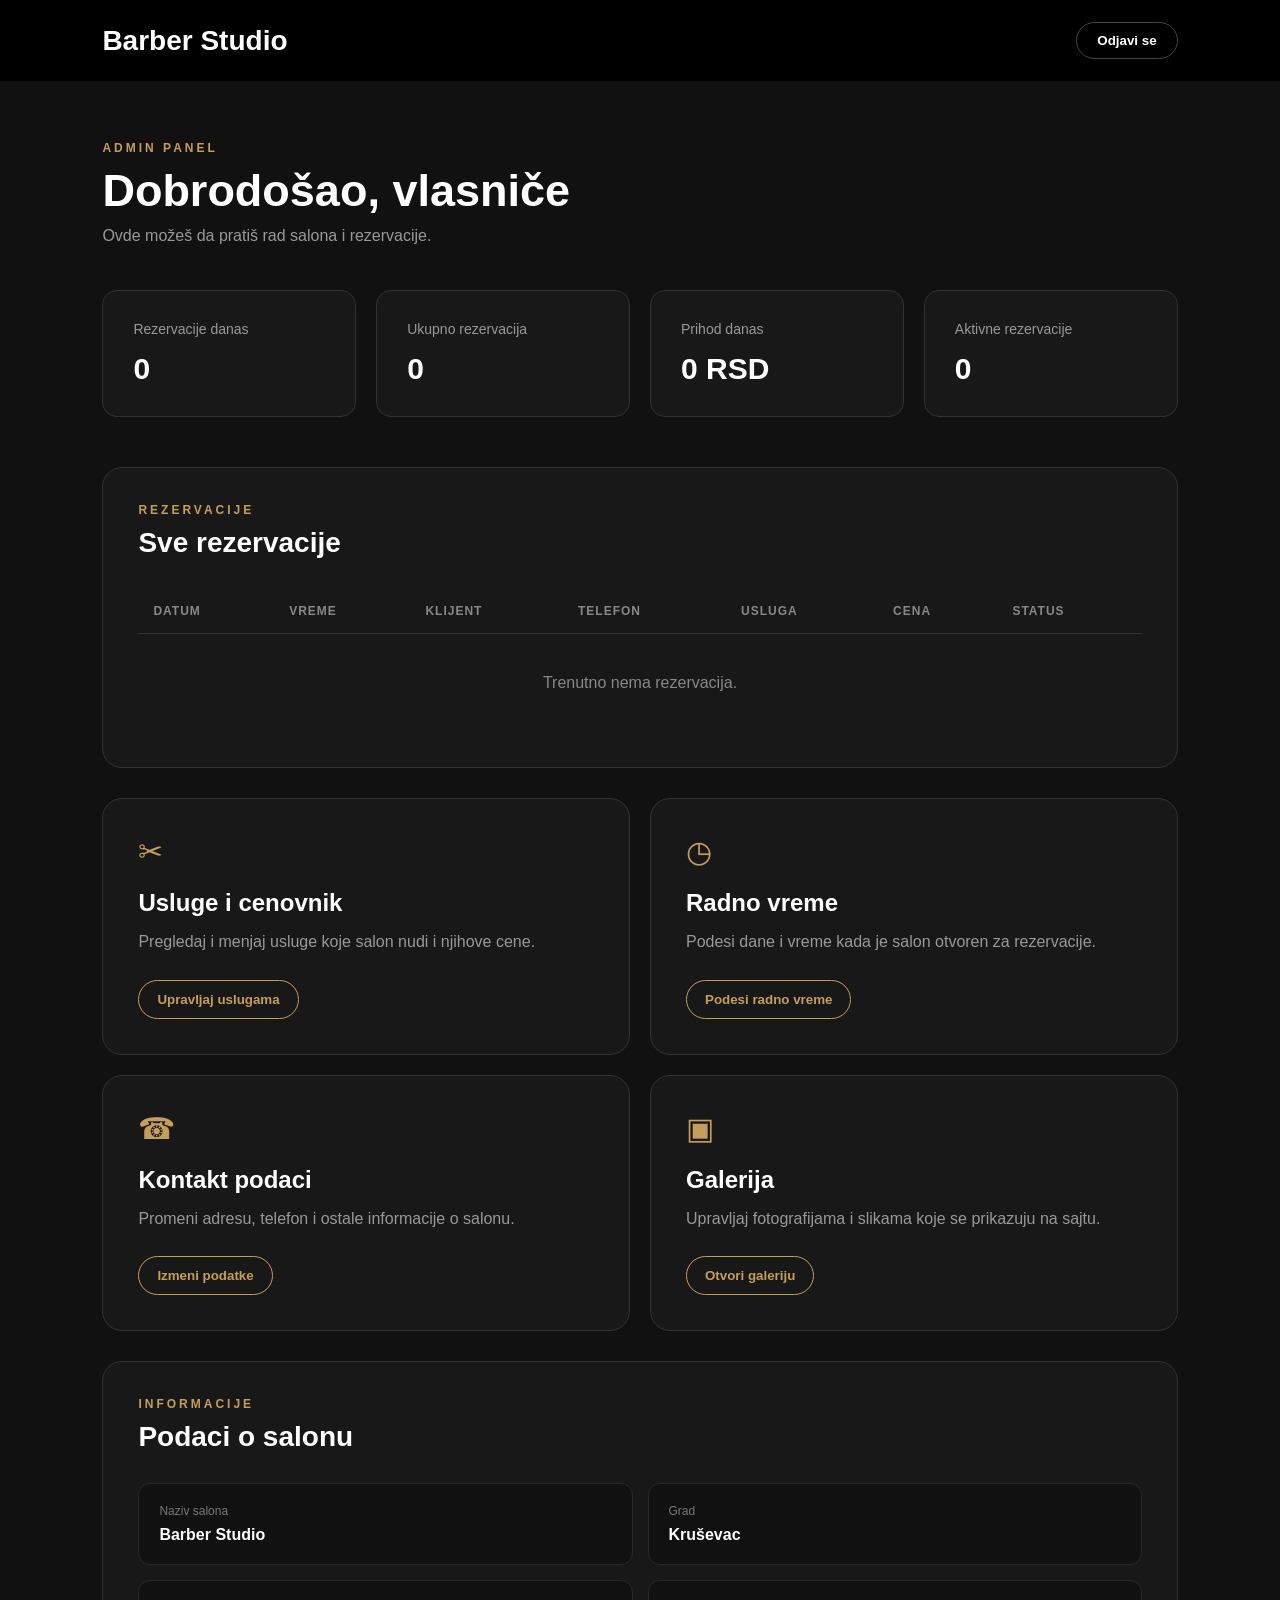
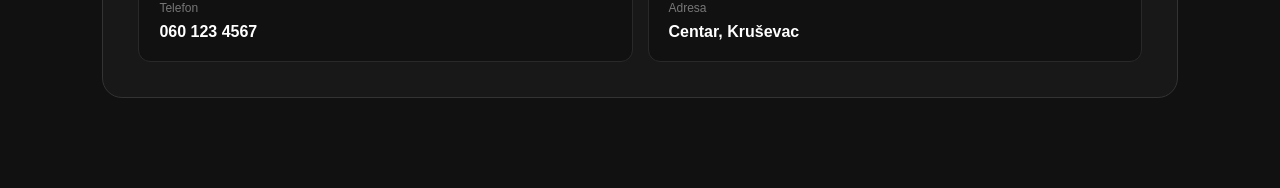
==== admin.html @ fba4edb5 "Add files via upload" ====
<!DOCTYPE html>
<html lang="sr">

<head>

    <meta charset="UTF-8">
    <meta name="viewport" content="width=device-width, initial-scale=1.0">

    <title>Admin Panel - Barber Studio</title>

    <link rel="stylesheet" href="style.css">

</head>


<body>


<header class="admin-header">

    <div class="logo">
        Barber Studio
    </div>

    <button class="logout-btn" onclick="logout()">
        Odjavi se
    </button>

</header>



<main class="admin-container">


    <!-- NASLOV -->

    <div class="admin-title">

        <p class="admin-label">
            ADMIN PANEL
        </p>

        <h1>
            Dobrodošao, vlasniče
        </h1>

        <p>
            Ovde možeš da pratiš rad salona i rezervacije.
        </p>

    </div>



    <!-- STATISTIKA -->

    <section class="stats">


        <div class="stat-card">

            <span>
                Rezervacije danas
            </span>

            <strong id="todayReservations">
                0
            </strong>

        </div>



        <div class="stat-card">

            <span>
                Ukupno rezervacija
            </span>

            <strong id="totalReservations">
                0
            </strong>

        </div>



        <div class="stat-card">

            <span>
                Prihod danas
            </span>

            <strong id="todayIncome">
                0 RSD
            </strong>

        </div>



        <div class="stat-card">

            <span>
                Aktivne rezervacije
            </span>

            <strong id="activeReservations">
                0
            </strong>

        </div>


    </section>



    <!-- REZERVACIJE -->

    <section class="admin-section">


        <div class="section-header">

            <div>

                <p class="admin-label">
                    REZERVACIJE
                </p>

                <h2>
                    Sve rezervacije
                </h2>

            </div>

        </div>



        <div class="table-wrapper">


            <table>


                <thead>

                    <tr>

                        <th>Datum</th>

                        <th>Vreme</th>

                        <th>Klijent</th>

                        <th>Telefon</th>

                        <th>Usluga</th>

                        <th>Cena</th>

                        <th>Status</th>

                    </tr>

                </thead>



                <tbody id="reservationTable">

                </tbody>


            </table>


        </div>



        <!-- NEMA REZERVACIJA -->

        <div
            id="noReservations"
            style="
                display:none;
                text-align:center;
                padding:40px;
                color:#888;
            "
        >

            Trenutno nema rezervacija.

        </div>


    </section>



    <!-- BRZA PODEŠAVANJA -->

    <section class="admin-grid">


        <!-- USLUGE -->

        <div class="admin-card">

            <div class="card-icon">
                ✂
            </div>

            <h3>
                Usluge i cenovnik
            </h3>

            <p>
                Pregledaj i menjaj usluge koje salon nudi
                i njihove cene.
            </p>

            <button
                class="card-button"
                onclick="alert('Ovo ćemo napraviti sledeće.')"
            >
                Upravljaj uslugama
            </button>

        </div>



        <!-- RADNO VREME -->

        <div class="admin-card">

            <div class="card-icon">
                ◷
            </div>

            <h3>
                Radno vreme
            </h3>

            <p>
                Podesi dane i vreme kada je salon otvoren
                za rezervacije.
            </p>

            <button
                class="card-button"
                onclick="alert('Ovo ćemo napraviti sledeće.')"
            >
                Podesi radno vreme
            </button>

        </div>



        <!-- KONTAKT -->

        <div class="admin-card">

            <div class="card-icon">
                ☎
            </div>

            <h3>
                Kontakt podaci
            </h3>

            <p>
                Promeni adresu, telefon i ostale informacije
                o salonu.
            </p>

            <button
                class="card-button"
                onclick="alert('Ovo ćemo napraviti sledeće.')"
            >
                Izmeni podatke
            </button>

        </div>



        <!-- GALERIJA -->

        <div class="admin-card">

            <div class="card-icon">
                ▣
            </div>

            <h3>
                Galerija
            </h3>

            <p>
                Upravljaj fotografijama i slikama
                koje se prikazuju na sajtu.
            </p>

            <button
                class="card-button"
                onclick="alert('Ovo ćemo napraviti sledeće.')"
            >
                Otvori galeriju
            </button>

        </div>


    </section>



    <!-- INFORMACIJE -->

    <section class="admin-section">


        <div class="section-header">

            <div>

                <p class="admin-label">
                    INFORMACIJE
                </p>

                <h2>
                    Podaci o salonu
                </h2>

            </div>

        </div>



        <div class="info-grid">


            <div class="info-item">

                <span>
                    Naziv salona
                </span>

                <strong>
                    Barber Studio
                </strong>

            </div>



            <div class="info-item">

                <span>
                    Grad
                </span>

                <strong>
                    Kruševac
                </strong>

            </div>



            <div class="info-item">

                <span>
                    Telefon
                </span>

                <strong>
                    060 123 4567
                </strong>

            </div>



            <div class="info-item">

                <span>
                    Adresa
                </span>

                <strong>
                    Centar, Kruševac
                </strong>

            </div>


        </div>


    </section>


</main>



<script>


/* =====================================
   UČITAVANJE REZERVACIJA
===================================== */

function getReservations() {

    try {

        const data =
            localStorage.getItem("reservations");

        if (!data) {
            return [];
        }

        const reservations =
            JSON.parse(data);

        if (!Array.isArray(reservations)) {
            return [];
        }

        return reservations;

    } catch (error) {

        console.error(
            "Greška pri učitavanju rezervacija:",
            error
        );

        return [];

    }

}



/* =====================================
   FORMAT DATUMA
===================================== */

function formatDate(date) {

    if (!date) {
        return "-";
    }

    const parts =
        date.split("-");

    if (parts.length !== 3) {
        return date;
    }

    return (
        parts[2] +
        "." +
        parts[1] +
        "." +
        parts[0] +
        "."
    );

}



/* =====================================
   UČITAJ ADMIN
===================================== */

function loadAdmin() {


    const reservations =
        getReservations();


    const table =
        document.getElementById(
            "reservationTable"
        );


    const noReservations =
        document.getElementById(
            "noReservations"
        );


    table.innerHTML = "";



    /* NEMA REZERVACIJA */

    if (reservations.length === 0) {

        noReservations.style.display =
            "block";

    } else {

        noReservations.style.display =
            "none";

    }



    /* =====================================
       SORTIRANJE PO DATUMU I VREMENU
    ===================================== */

    reservations.sort(function(a, b) {

        const first =
            new Date(
                a.date +
                "T" +
                (a.time || "00:00")
            );


        const second =
            new Date(
                b.date +
                "T" +
                (b.time || "00:00")
            );


        return first - second;

    });



    /* =====================================
       ISPIS REZERVACIJA
    ===================================== */

    reservations.forEach(function(reservation) {


        const row =
            document.createElement("tr");



        /*
         * Nema više čekanja.
         * Svaka rezervacija je automatski potvrđena.
         */

        const status =
            reservation.status === "Otkazano"
                ? "Otkazano"
                : "Potvrđeno";



        let statusClass =
            "confirmed";


        if (status === "Otkazano") {

            statusClass =
                "cancelled";

        }



        row.innerHTML = `

            <td>
                ${formatDate(reservation.date)}
            </td>


            <td>

                <strong>
                    ${reservation.time || "-"}
                </strong>

            </td>


            <td>
                ${reservation.name || "-"}
            </td>


            <td>
                ${reservation.phone || "-"}
            </td>


            <td>
                ${reservation.service || "-"}
            </td>


            <td>
                ${(Number(reservation.price) || 0).toLocaleString("sr-RS")} RSD
            </td>


            <td>

                <span class="status ${statusClass}">
                    ${status}
                </span>

            </td>

        `;


        table.appendChild(row);

    });



    /* STATISTIKA */

    updateStatistics(reservations);

}



/* =====================================
   STATISTIKA
===================================== */

function updateStatistics(reservations) {


    const today =
        new Date();


    const todayString =

        today.getFullYear() +
        "-" +

        String(
            today.getMonth() + 1
        ).padStart(2, "0") +

        "-" +

        String(
            today.getDate()
        ).padStart(2, "0");



    /* =====================================
       REZERVACIJE DANAS
    ===================================== */

    const todayReservations =
        reservations.filter(function(reservation) {

            return (

                reservation.date ===
                todayString

                &&

                reservation.status !==
                "Otkazano"

            );

        });



    /* =====================================
       AKTIVNE REZERVACIJE
    ===================================== */

    const activeReservations =
        reservations.filter(function(reservation) {

            return (
                reservation.status !==
                "Otkazano"
            );

        });



    /* =====================================
       PRIHOD DANAS
    ===================================== */

    let income = 0;


    todayReservations.forEach(function(reservation) {

        income +=
            Number(
                reservation.price
            ) || 0;

    });



    /* =====================================
       ISPIS STATISTIKE
    ===================================== */

    document.getElementById(
        "todayReservations"
    ).textContent =
        todayReservations.length;



    document.getElementById(
        "totalReservations"
    ).textContent =
        reservations.length;



    document.getElementById(
        "todayIncome"
    ).textContent =

        income.toLocaleString(
            "sr-RS"
        ) +
        " RSD";



    document.getElementById(
        "activeReservations"
    ).textContent =
        activeReservations.length;

}



/* =====================================
   ODJAVA
===================================== */

function logout() {

    window.location.href =
        "login.html";

}



/* =====================================
   POKRETANJE
===================================== */

loadAdmin();


</script>


</body>

</html>
---- style.css ----
*{
    margin:0;
    padding:0;
    box-sizing:border-box;
    font-family:Arial, sans-serif;
}


body{
    background:#111;
    color:white;
    min-height:100vh;
    display:flex;
    flex-direction:column;
}


/* HEADER */

header{
    width:100%;
    padding:25px 8%;
    display:flex;
    justify-content:space-between;
    align-items:center;
    background:#000;
}


.logo{
    font-size:28px;
    font-weight:bold;
    color:white;
}


nav a{
    color:white;
    text-decoration:none;
    margin-left:25px;
    font-size:17px;
}


nav a:hover{
    color:#c59d5f;
}



/* HERO */

.hero{
    height:90vh;
    background:
    linear-gradient(rgba(0,0,0,.65),rgba(0,0,0,.65)),
    url("slike/barber.jpg");

    background-size:cover;
    background-position:center;

    display:flex;
    align-items:center;
    padding-left:10%;
}


.hero-text{
    max-width:650px;
}


.hero h1{
    font-size:70px;
    line-height:1.1;
    margin-bottom:25px;
}


.hero p{
    font-size:22px;
    color:#ddd;
    margin-bottom:35px;
}


.button{
    display:inline-block;
    background:#c59d5f;
    color:black;
    padding:16px 35px;
    text-decoration:none;
    border-radius:30px;
    font-weight:bold;
    transition:.3s;
}


.button:hover{
    background:white;
}



/* O NAMA */

.about{
    padding:80px 15%;
    text-align:center;
}


.about h2{
    font-size:45px;
    margin-bottom:30px;
}


.about p{
    max-width:700px;
    margin:auto;
    color:#ccc;
    font-size:18px;
}



/* USLUGE */

.services{
    padding:80px 8%;
    text-align:center;
}


.services h2{
    font-size:45px;
    margin-bottom:40px;
}


.cards{
    display:flex;
    justify-content:center;
    gap:30px;
    flex-wrap:wrap;
}


.card{
    background:#181818;
    width:300px;
    padding:40px 25px;
    border-radius:15px;
    border:1px solid #333;
    transition:.3s;
}


.card:hover{
    transform:translateY(-10px);
    border-color:#c59d5f;
}


.card h3{
    font-size:25px;
    margin-bottom:15px;
}


.card p{
    color:#aaa;
}



/* CENOVNIK */

.cenovnik{
    padding:80px 15%;
    text-align:center;
}


.cenovnik h1{
    font-size:50px;
    margin-bottom:50px;
}


.price-list{
    background:#181818;
    padding:20px 40px;
    border-radius:15px;
}


.price-item{
    display:flex;
    justify-content:space-between;
    padding:25px 0;
    border-bottom:1px solid #333;
}


.price-item:last-child{
    border:none;
}


.price-item span{
    color:#c59d5f;
    font-size:25px;
    font-weight:bold;
}



/* REZERVACIJA */

.reservation{
    padding:80px 8%;
    text-align:center;
}


.reservation h1{
    font-size:45px;
    margin-bottom:40px;
}


form{
    max-width:500px;
    margin:auto;
    display:flex;
    flex-direction:column;
    gap:15px;
}


input,
select{
    padding:15px;
    border-radius:8px;
    border:none;
    font-size:16px;
}


button{
    padding:15px;
    background:#c59d5f;
    color:black;
    border:none;
    border-radius:8px;
    font-weight:bold;
    cursor:pointer;
}



/* KALENDAR */

.calendar{
    background:#181818;
    padding:20px;
    border-radius:15px;
}


.calendar-header{
    display:flex;
    justify-content:space-between;
    align-items:center;
    margin-bottom:20px;
}


.calendar-header button{
    width:45px;
}


.weekdays,
.calendar-days{
    display:grid;
    grid-template-columns:repeat(7,1fr);
    gap:10px;
}


.weekdays div{
    font-weight:bold;
}


.calendar-days button{
    background:#222;
    color:white;
    border:1px solid #333;
    padding:12px;
    border-radius:8px;
}


.calendar-days button:hover{
    background:#c59d5f;
    color:black;
}


.calendar-days .selected{
    background:#c59d5f;
    color:black;
}



/* VREMENA */

.times{
    display:flex;
    justify-content:center;
    flex-wrap:wrap;
    gap:12px;
    margin:20px;
}


.time-btn{
    width:90px;
    background:#222;
    color:white;
}


.time-btn.active{
    background:#c59d5f;
    color:black;
}



/* FOOTER */

footer{
    background:#000;
    text-align:center;
    padding:20px;
    margin-top:auto;
}

/* KONTAKT */

.contact{
    padding:80px 8%;
    text-align:center;
    flex:1;
}


.contact h1{
    font-size:50px;
    margin-bottom:50px;
}



.contact-box{
    display:flex;
    justify-content:center;
    gap:30px;
    flex-wrap:wrap;
}



.contact-card{
    background:#181818;
    width:300px;
    padding:40px 25px;
    border-radius:15px;
    border:1px solid #333;
}



.contact-card h2{
    color:#c59d5f;
    margin-bottom:20px;
}



.contact-card p{
    color:#ddd;
    line-height:1.7;
}



.contact-card a{
    display:inline-block;
    margin-top:20px;
    padding:12px 25px;
    background:#c59d5f;
    color:black;
    text-decoration:none;
    border-radius:25px;
    font-weight:bold;
}

/* GALERIJA */

.gallery{
    padding:70px 8%;
    text-align:center;
}


.gallery h1{
    font-size:45px;
    margin-bottom:40px;
}



.gallery-box{
    display:grid;
    grid-template-columns:repeat(3, 250px);
    justify-content:center;
    column-gap:45px;
    row-gap:45px;
}


.gallery-card{
    width:250px;
    height:250px;
    overflow:hidden;
    border-radius:15px;
    border:1px solid #333;
    background:#181818;
}



.gallery-card img{
    width:100%;
    height:100%;
    object-fit:cover;
    transition:.4s;
}



.gallery-card:hover img{
    transform:scale(1.08);
}

/* TELEFON RESPONSIVE */

@media(max-width:768px){


    /* HEADER */

    header{
        flex-direction:column;
        padding:20px;
        gap:20px;
    }


    .logo{
        font-size:24px;
    }


    nav{
        display:flex;
        flex-wrap:wrap;
        justify-content:center;
        gap:15px;
    }


    nav a{
        margin-left:0;
        font-size:15px;
    }



    /* HERO */

    .hero{
        height:70vh;
        padding:20px;
        text-align:center;
        justify-content:center;
    }


    .hero h1{
        font-size:40px;
    }


    .hero p{
        font-size:18px;
    }



    /* SEKCIJE */

    .about,
    .services,
    .cenovnik,
    .reservation,
    .contact,
    .gallery{
        padding:50px 20px;
    }



    h2,
    .services h2,
    .about h2{
        font-size:35px;
    }



    /* KARTICE */

    .cards{
        flex-direction:column;
        align-items:center;
    }


    .card{
        width:100%;
        max-width:330px;
    }



    /* CENOVNIK */

    .price-list{
        padding:20px;
    }


    .price-item{
        flex-direction:column;
        gap:10px;
        text-align:center;
    }



    /* REZERVACIJA */

    form{
        width:100%;
    }


    .calendar{
        width:100%;
    }


    .weekdays,
    .calendar-days{
        gap:5px;
    }


    .calendar-days button{
        padding:8px;
        font-size:14px;
    }



    /* VREMENA */

    .time-btn{
        width:75px;
        padding:10px;
    }



    /* GALERIJA */

    .gallery-box{
        grid-template-columns:1fr;
        gap:25px;
    }


    .gallery-card{
        width:100%;
        max-width:300px;
        height:300px;
        margin:auto;
    }



    /* KONTAKT */

    .contact-box{
        flex-direction:column;
        align-items:center;
    }


    .contact-card{
        width:100%;
        max-width:330px;
    }


}

/* =========================
   MOJE REZERVACIJE
========================= */

.my-reservation{
    flex:1;
    padding:80px 8%;
    text-align:center;
}


.my-reservation h1{
    font-size:50px;
    margin-bottom:50px;
}


.reservation-card{
    max-width:750px;
    margin:auto;
    background:#181818;
    border:1px solid #333;
    border-radius:20px;
    padding:40px;
    text-align:left;
    box-shadow:0 20px 50px rgba(0,0,0,.4);
}


.reservation-top{
    display:flex;
    justify-content:space-between;
    align-items:flex-start;
    gap:20px;
    padding-bottom:30px;
    border-bottom:1px solid #333;
}


.reservation-top span{
    color:#c59d5f;
    font-size:13px;
    letter-spacing:3px;
    font-weight:bold;
}


.reservation-top h2{
    font-size:32px;
    margin-top:8px;
}


.reservation-status{
    background:rgba(197,157,95,.15);
    color:#c59d5f;
    border:1px solid #c59d5f;
    padding:10px 16px;
    border-radius:30px;
    font-size:13px;
    font-weight:bold;
    white-space:nowrap;
}


.reservation-details{
    display:grid;
    grid-template-columns:repeat(2,1fr);
    gap:25px;
    padding:35px 0;
}


.reservation-detail{
    background:#111;
    padding:20px;
    border-radius:12px;
    border:1px solid #292929;
}


.reservation-detail small{
    display:block;
    color:#888;
    font-size:11px;
    letter-spacing:1.5px;
    margin-bottom:8px;
}


.reservation-detail strong{
    font-size:17px;
    color:white;
}


.reservation-detail .reservation-time{
    color:#c59d5f;
    font-size:28px;
}


.reservation-actions{
    display:flex;
    gap:15px;
    padding-top:10px;
}


.reservation-button{
    display:inline-block;
    background:#c59d5f;
    color:#000;
    padding:14px 25px;
    border-radius:30px;
    text-decoration:none;
    font-weight:bold;
    transition:.3s;
}


.reservation-button:hover{
    background:white;
}


.cancel-button{
    background:transparent;
    color:#aaa;
    border:1px solid #444;
    padding:14px 25px;
    border-radius:30px;
    font-weight:bold;
    transition:.3s;
}


.cancel-button:hover{
    color:white;
    border-color:#c59d5f;
}


/* NEMA REZERVACIJE */

.no-reservation{
    max-width:550px;
    margin:auto;
    background:#181818;
    border:1px solid #333;
    border-radius:20px;
    padding:60px 30px;
}


.reservation-icon{
    width:70px;
    height:70px;
    margin:0 auto 25px;
    display:flex;
    align-items:center;
    justify-content:center;
    border:1px solid #c59d5f;
    border-radius:50%;
    color:#c59d5f;
    font-size:30px;
}


.no-reservation h2{
    font-size:28px;
    margin-bottom:15px;
}


.no-reservation p{
    color:#aaa;
    margin-bottom:30px;
}


/* TELEFON */

@media(max-width:768px){

    .my-reservation{
        padding:50px 20px;
    }


    .my-reservation h1{
        font-size:35px;
        margin-bottom:35px;
    }


    .reservation-card{
        padding:25px 20px;
    }


    .reservation-top{
        flex-direction:column;
    }


    .reservation-top h2{
        font-size:27px;
    }


    .reservation-status{
        font-size:11px;
    }


    .reservation-details{
        grid-template-columns:1fr;
        gap:15px;
        padding:25px 0;
    }


    .reservation-actions{
        flex-direction:column;
    }


    .reservation-button,
    .cancel-button{
        text-align:center;
        width:100%;
    }

}

/* =========================
   LOGIN
========================= */

.login{
    flex:1;
    min-height:80vh;
    display:flex;
    flex-direction:column;
    justify-content:center;
    align-items:center;
    padding:60px 20px;
    text-align:center;
}

.login h1{
    font-size:45px;
    margin-bottom:35px;
}

.login-box{
    width:100%;
    max-width:420px;
    background:#181818;
    border:1px solid #333;
    border-radius:20px;
    padding:40px;
    box-shadow:0 20px 50px rgba(0,0,0,.5);
}

.login-box input{
    width:100%;
    padding:16px;
    margin-bottom:15px;
    background:#111;
    color:white;
    border:1px solid #333;
    border-radius:8px;
    outline:none;
}

.login-box input:focus{
    border-color:#c59d5f;
}

.login-box button{
    width:100%;
    margin-top:5px;
    padding:16px;
    background:#c59d5f;
    color:#000;
    border:none;
    border-radius:8px;
    font-weight:bold;
    cursor:pointer;
    transition:.3s;
}

.login-box button:hover{
    background:white;
}

#login-message{
    margin-top:20px;
    color:#c59d5f;
    min-height:20px;
}


/* =========================
   ADMIN HEADER
========================= */

.admin-header{
    padding:22px 8%;
}

.logout-btn{
    background:transparent;
    color:white;
    border:1px solid #444;
    padding:10px 20px;
    border-radius:25px;
    cursor:pointer;
    transition:.3s;
}

.logout-btn:hover{
    border-color:#c59d5f;
    color:#c59d5f;
}


/* =========================
   ADMIN CONTAINER
========================= */

.admin-container{
    width:100%;
    max-width:1400px;
    margin:auto;
    padding:60px 8%;
}

.admin-title{
    margin-bottom:45px;
}

.admin-label{
    color:#c59d5f;
    font-size:12px;
    font-weight:bold;
    letter-spacing:3px;
    margin-bottom:10px;
}

.admin-title h1{
    font-size:45px;
    margin-bottom:10px;
}

.admin-title p:last-child{
    color:#999;
}


/* =========================
   STATISTIKA
========================= */

.stats{
    display:grid;
    grid-template-columns:repeat(4,1fr);
    gap:20px;
    margin-bottom:50px;
}

.stat-card{
    background:#181818;
    border:1px solid #333;
    border-radius:15px;
    padding:30px;
}

.stat-card span{
    display:block;
    color:#999;
    font-size:14px;
    margin-bottom:15px;
}

.stat-card strong{
    font-size:30px;
}


/* =========================
   ADMIN SEKCIJA
========================= */

.admin-section{
    background:#181818;
    border:1px solid #333;
    border-radius:20px;
    padding:35px;
    margin-bottom:30px;
}

.section-header{
    display:flex;
    justify-content:space-between;
    align-items:center;
    gap:20px;
    margin-bottom:30px;
}

.section-header h2{
    font-size:28px;
}

.admin-button{
    background:#c59d5f;
    color:#000;
    border:none;
    padding:13px 22px;
    border-radius:25px;
    font-weight:bold;
    cursor:pointer;
}


/* =========================
   TABELA
========================= */

.table-wrapper{
    width:100%;
    overflow-x:auto;
}

table{
    width:100%;
    border-collapse:collapse;
    min-width:850px;
}

th{
    text-align:left;
    color:#888;
    font-size:12px;
    text-transform:uppercase;
    letter-spacing:1px;
    padding:15px;
    border-bottom:1px solid #333;
}

td{
    padding:20px 15px;
    border-bottom:1px solid #292929;
    color:#ddd;
}

tbody tr:hover{
    background:#202020;
}

.status{
    display:inline-block;
    padding:7px 12px;
    border-radius:20px;
    font-size:12px;
    font-weight:bold;
}

.confirmed{
    color:#c59d5f;
    background:rgba(197,157,95,.12);
}

.waiting{
    color:#ddd;
    background:#292929;
}

.cancelled{
    color:#888;
    background:#222;
}

.small-btn{
    background:transparent;
    color:#ccc;
    border:1px solid #444;
    padding:8px 14px;
    border-radius:20px;
    font-size:12px;
    cursor:pointer;
}

.small-btn:hover{
    border-color:#c59d5f;
    color:#c59d5f;
}


/* =========================
   ADMIN KARTICE
========================= */

.admin-grid{
    display:grid;
    grid-template-columns:repeat(2,1fr);
    gap:20px;
    margin-bottom:30px;
}

.admin-card{
    background:#181818;
    border:1px solid #333;
    border-radius:20px;
    padding:35px;
    transition:.3s;
}

.admin-card:hover{
    transform:translateY(-5px);
    border-color:#c59d5f;
}

.card-icon{
    font-size:30px;
    color:#c59d5f;
    margin-bottom:20px;
}

.admin-card h3{
    font-size:24px;
    margin-bottom:12px;
}

.admin-card p{
    color:#999;
    line-height:1.6;
    margin-bottom:25px;
}

.card-button{
    background:transparent;
    color:#c59d5f;
    border:1px solid #c59d5f;
    padding:11px 18px;
    border-radius:25px;
    cursor:pointer;
}

.card-button:hover{
    background:#c59d5f;
    color:#000;
}


/* =========================
   PODACI SALONA
========================= */

.info-grid{
    display:grid;
    grid-template-columns:repeat(2,1fr);
    gap:15px;
}

.info-item{
    background:#111;
    border:1px solid #292929;
    border-radius:12px;
    padding:20px;
}

.info-item span{
    display:block;
    color:#777;
    font-size:12px;
    margin-bottom:8px;
}

.info-item strong{
    font-size:16px;
}


/* =========================
   ADMIN TELEFON
========================= */

@media(max-width:768px){

    .admin-container{
        padding:40px 20px;
    }

    .admin-title h1{
        font-size:32px;
    }

    .stats{
        grid-template-columns:1fr 1fr;
    }

    .stat-card{
        padding:20px;
    }

    .stat-card strong{
        font-size:23px;
    }

    .admin-section{
        padding:20px;
    }

    .section-header{
        flex-direction:column;
        align-items:flex-start;
    }

    .admin-grid{
        grid-template-columns:1fr;
    }

    .info-grid{
        grid-template-columns:1fr;
    }

    .admin-header{
        padding:20px;
    }

    .login h1{
        font-size:35px;
    }

    .login-box{
        padding:30px 20px;
    }
}
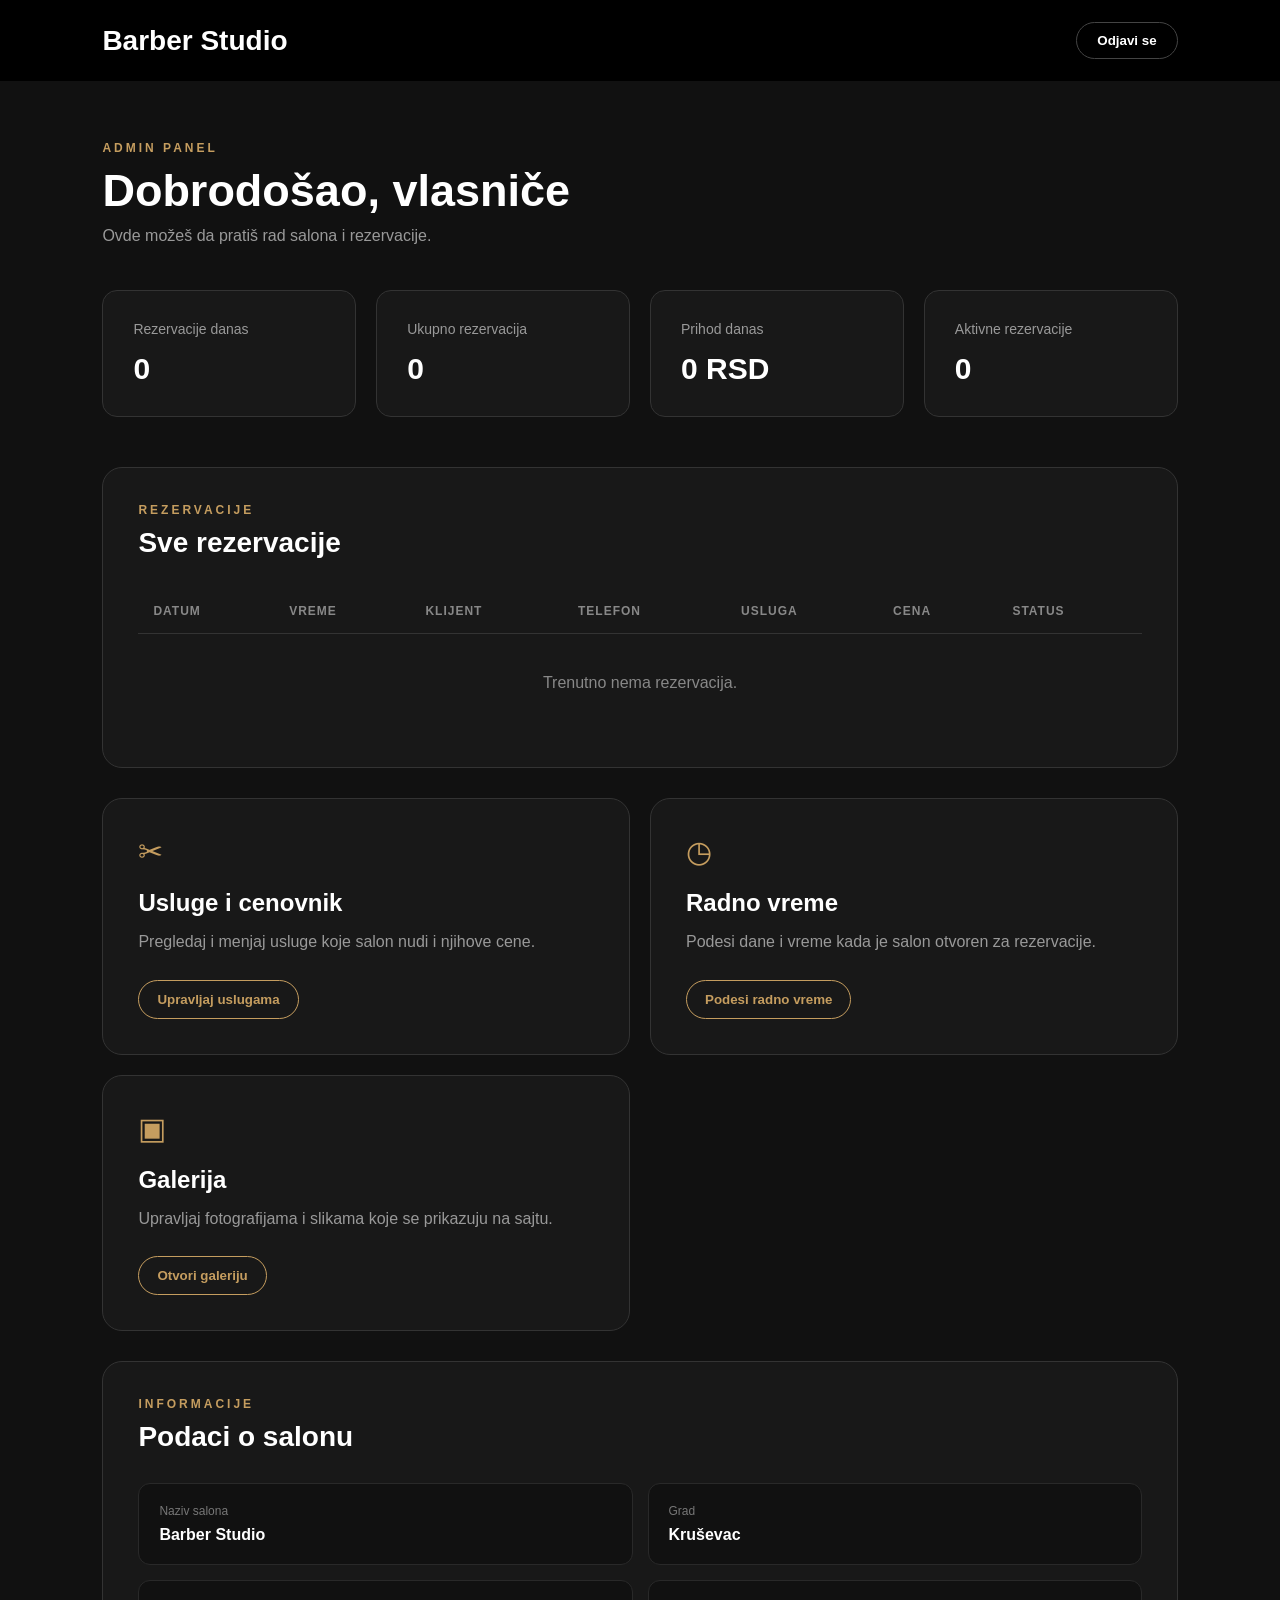
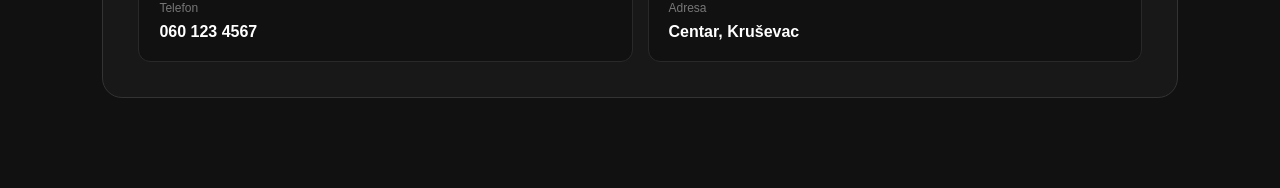
==== commit 19888661: "Update admin.html" ====
--- a/admin.html
+++ b/admin.html
@@ -263,35 +263,6 @@
         </div>
 
 
-
-        <!-- KONTAKT -->
-
-        <div class="admin-card">
-
-            <div class="card-icon">
-                ☎
-            </div>
-
-            <h3>
-                Kontakt podaci
-            </h3>
-
-            <p>
-                Promeni adresu, telefon i ostale informacije
-                o salonu.
-            </p>
-
-            <button
-                class="card-button"
-                onclick="alert('Ovo ćemo napraviti sledeće.')"
-            >
-                Izmeni podatke
-            </button>
-
-        </div>
-
-
-
         <!-- GALERIJA -->
 
         <div class="admin-card">
@@ -803,4 +774,4 @@
 
 </body>
 
-</html>+</html>
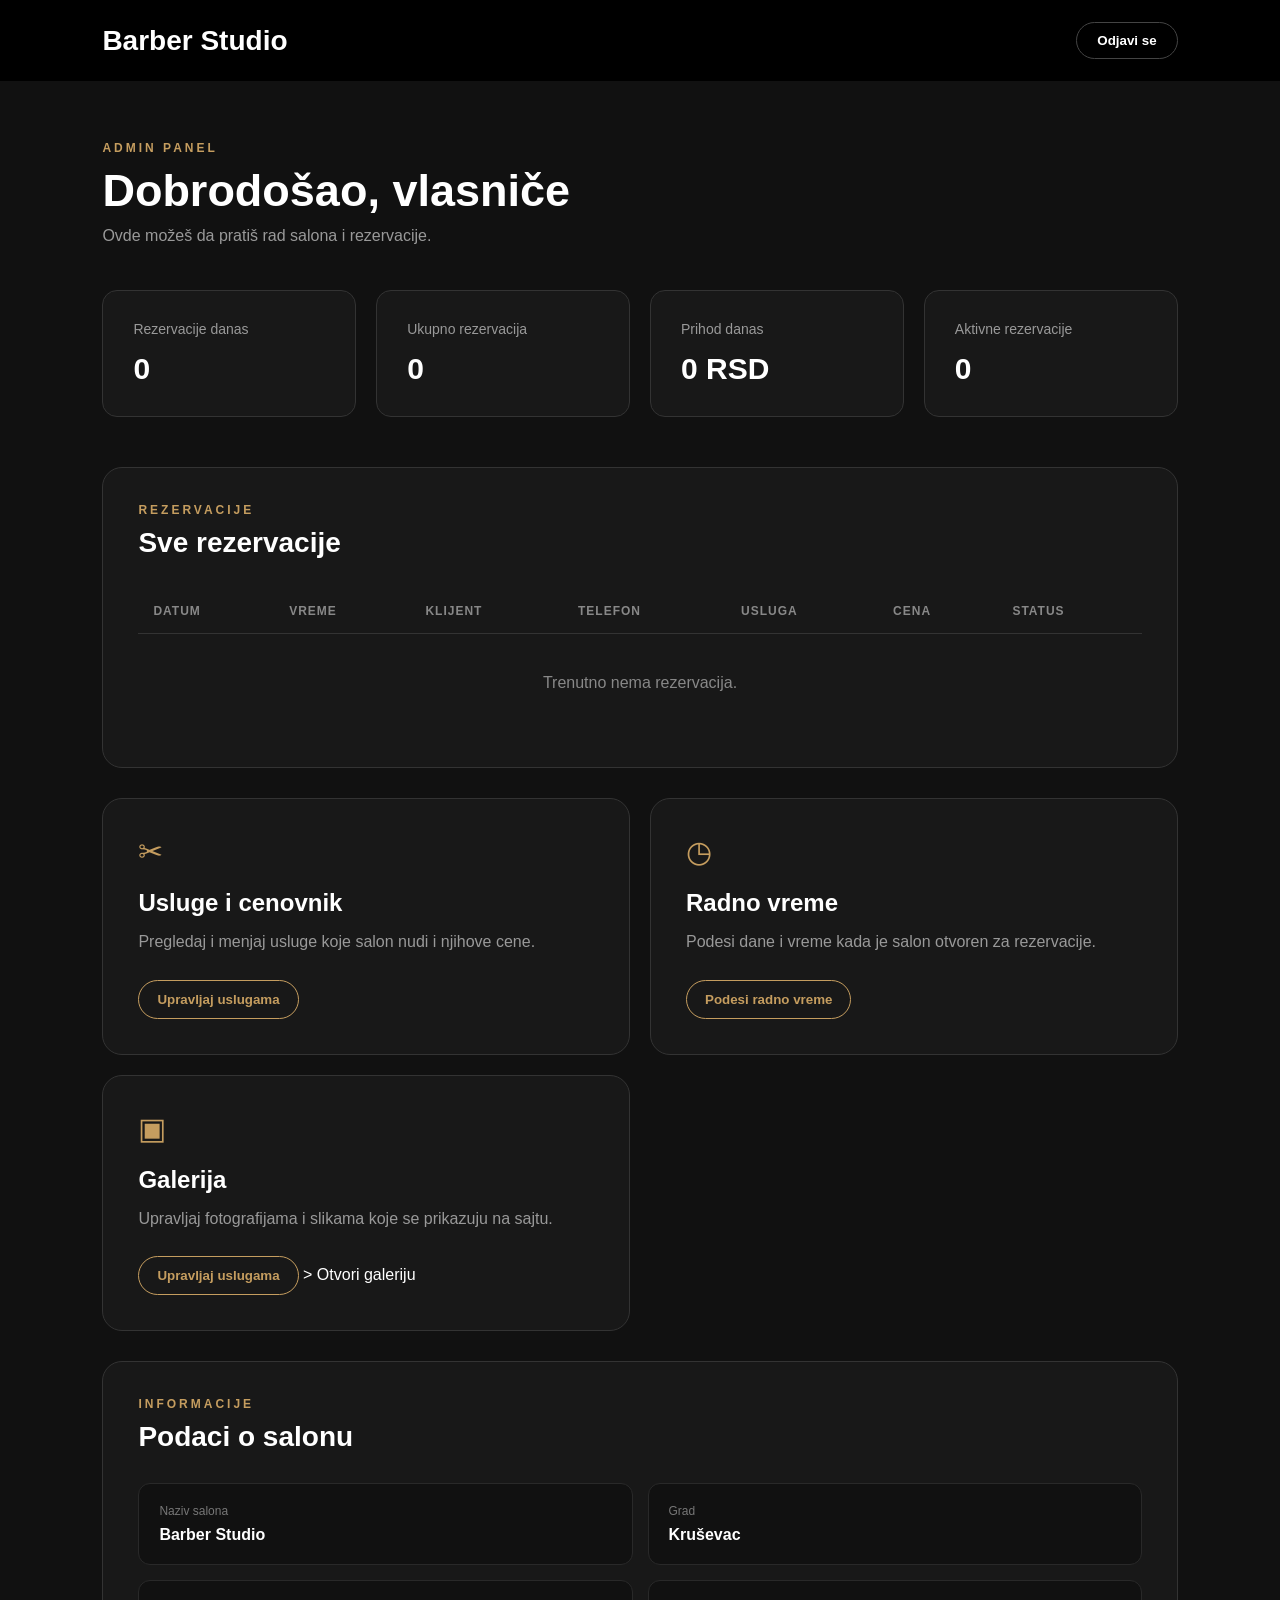
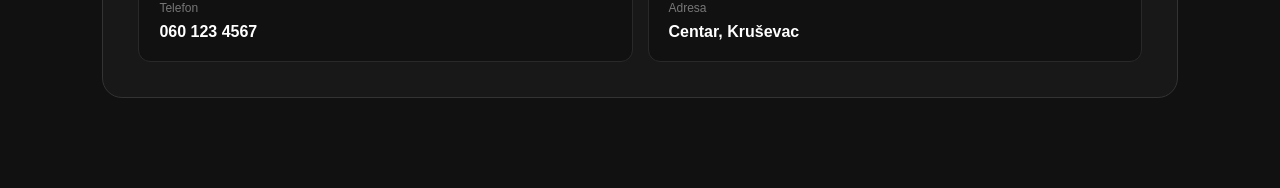
==== commit 5247e00f: "Update admin.html" ====
--- a/admin.html
+++ b/admin.html
@@ -225,11 +225,11 @@
                 i njihove cene.
             </p>
 
-            <button
+<button
                 class="card-button"
-                onclick="alert('Ovo ćemo napraviti sledeće.')"
-            >
-                Upravljaj uslugama
+                onclick="window.location.href='usluge.html'"
+>
+               Upravljaj uslugama
             </button>
 
         </div>
@@ -283,6 +283,9 @@
             <button
                 class="card-button"
                 onclick="alert('Ovo ćemo napraviti sledeće.')"
+>               
+                Upravljaj uslugama
+</button>
             >
                 Otvori galeriju
             </button>
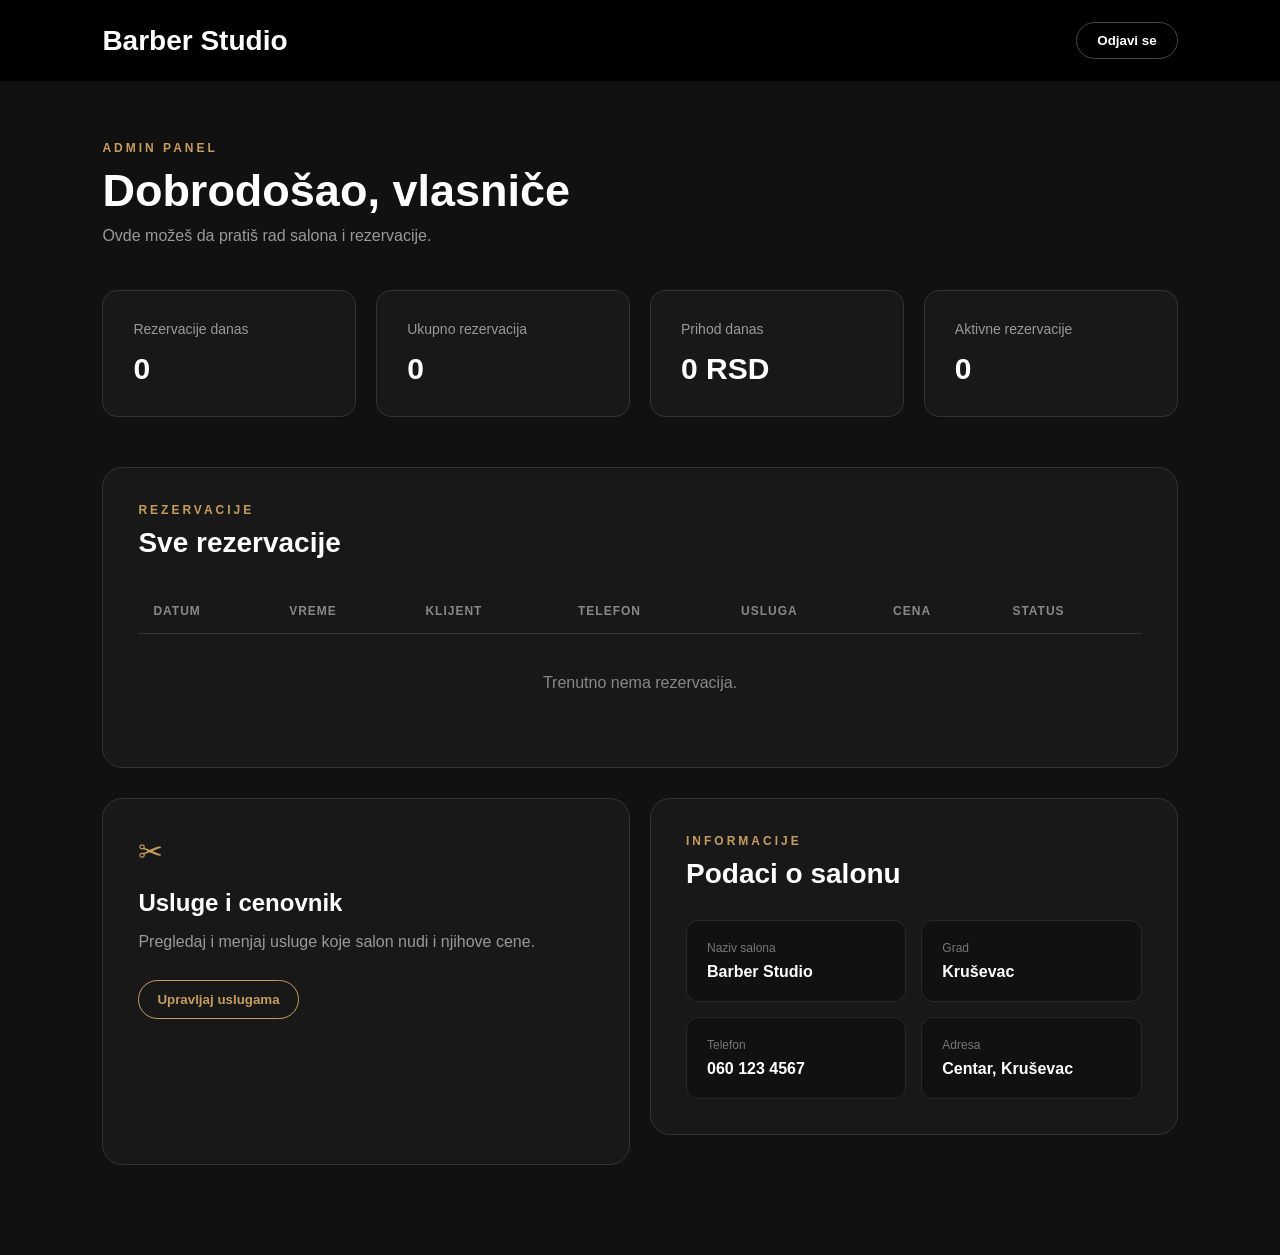
==== commit d31fc6b2: "Update admin.html" ====
--- a/admin.html
+++ b/admin.html
@@ -236,67 +236,6 @@
 
 
 
-        <!-- RADNO VREME -->
-
-        <div class="admin-card">
-
-            <div class="card-icon">
-                ◷
-            </div>
-
-            <h3>
-                Radno vreme
-            </h3>
-
-            <p>
-                Podesi dane i vreme kada je salon otvoren
-                za rezervacije.
-            </p>
-
-            <button
-                class="card-button"
-                onclick="alert('Ovo ćemo napraviti sledeće.')"
-            >
-                Podesi radno vreme
-            </button>
-
-        </div>
-
-
-        <!-- GALERIJA -->
-
-        <div class="admin-card">
-
-            <div class="card-icon">
-                ▣
-            </div>
-
-            <h3>
-                Galerija
-            </h3>
-
-            <p>
-                Upravljaj fotografijama i slikama
-                koje se prikazuju na sajtu.
-            </p>
-
-            <button
-                class="card-button"
-                onclick="alert('Ovo ćemo napraviti sledeće.')"
->               
-                Upravljaj uslugama
-</button>
-            >
-                Otvori galeriju
-            </button>
-
-        </div>
-
-
-    </section>
-
-
-
     <!-- INFORMACIJE -->
 
     <section class="admin-section">
